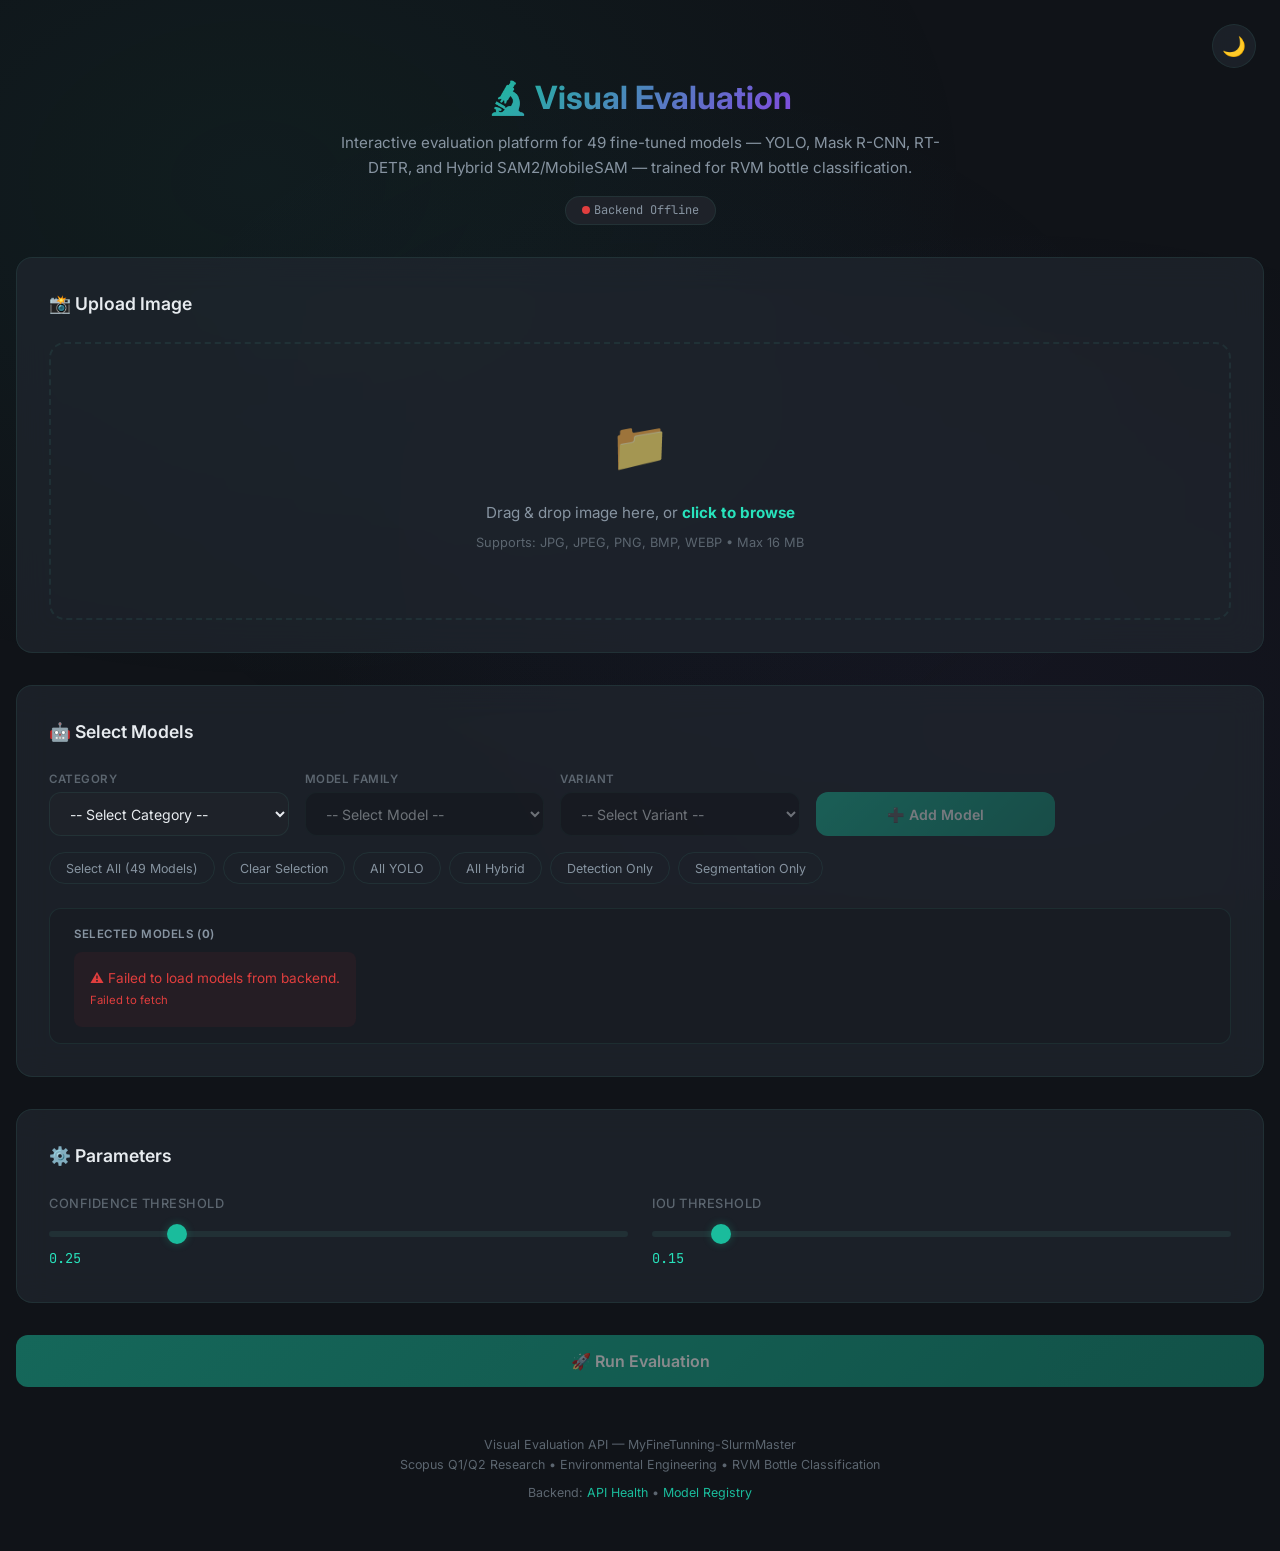
==== MyFineTunning-SlurmMaster/RVM/frontend/index.html @ e76f54df "feat: integrate RVM visual evaluation web app, improve daemon gpu booking resilience, and update eva" ====
<!DOCTYPE html>
<html lang="en" data-theme="dark">
<head>
    <meta charset="UTF-8">
    <meta name="viewport" content="width=device-width, initial-scale=1.0">
    <title>Visual Evaluation — MyRVM Research</title>
    <meta name="description" content="Interactive visual evaluation platform for YOLO, Mask R-CNN, RT-DETR, and Hybrid SAM2/MobileSAM models trained for bottle classification in Reverse Vending Machines.">
    <link rel="stylesheet" href="css/style.css">
    <link rel="icon" href="data:image/svg+xml,<svg xmlns=%22http://www.w3.org/2000/svg%22 viewBox=%220 0 100 100%22><text y=%22.9em%22 font-size=%2290%22>🔬</text></svg>">
</head>
<body>
    <!-- Theme Toggle -->
    <button class="theme-toggle" id="themeToggle" aria-label="Toggle dark/light mode" title="Toggle Theme">
        🌙
    </button>

    <div class="app-container">
        <!-- Header -->
        <header class="app-header">
            <h1 class="app-header__logo">🔬 Visual Evaluation</h1>
            <p class="app-header__subtitle">
                Interactive evaluation platform for 49 fine-tuned models — YOLO, Mask R-CNN, RT-DETR, and Hybrid SAM2/MobileSAM — trained for RVM bottle classification.
            </p>
            <div class="app-header__badge" id="statusBadge">
                <span class="status-dot"></span>
                <span id="statusText">Connecting...</span>
            </div>
        </header>

        <!-- Upload Section -->
        <section class="card" style="margin-bottom: var(--space-xl);">
            <h2 class="card__title">📸 Upload Image</h2>
            <div class="upload-zone" id="uploadZone" role="button" tabindex="0" aria-label="Click or drag to upload image">
                <div class="upload-zone__icon">📁</div>
                <p class="upload-zone__text">
                    Drag & drop image here, or <strong>click to browse</strong>
                </p>
                <p class="upload-zone__hint">Supports: JPG, JPEG, PNG, BMP, WEBP • Max 16 MB</p>
                <input type="file" id="fileInput" accept=".jpg,.jpeg,.png,.bmp,.webp">
            </div>
            <div class="preview-container" id="previewContainer">
                <img id="previewImage" alt="Preview of uploaded image">
                <button class="preview-container__remove" id="removeImage" aria-label="Remove image" title="Remove image">✕</button>
            </div>
        </section>

        <!-- Model Selection -->
        <section class="card" style="margin-bottom: var(--space-xl);">
            <h2 class="card__title">🤖 Select Models</h2>
            <!-- Cascading Dropdown Controls -->
            <div class="dropdown-selector-group">
                <div class="dropdown-field">
                    <label for="selectCategory">Category</label>
                    <select id="selectCategory" class="custom-select">
                        <option value="">-- Select Category --</option>
                        <option value="yolo">YOLO Models</option>
                        <option value="hybrid">Hybrid Models (SAM/SAM2)</option>
                        <option value="detection">Object Detection</option>
                        <option value="segmentation">Instance Segmentation</option>
                    </select>
                </div>
                <div class="dropdown-field">
                    <label for="selectModel">Model Family</label>
                    <select id="selectModel" class="custom-select" disabled>
                        <option value="">-- Select Model --</option>
                    </select>
                </div>
                <div class="dropdown-field">
                    <label for="selectVariant">Variant</label>
                    <select id="selectVariant" class="custom-select" disabled>
                        <option value="">-- Select Variant --</option>
                    </select>
                </div>
                <div class="dropdown-action">
                    <button id="btnAddModel" class="btn-add-model" disabled>➕ Add Model</button>
                </div>
            </div>

            <!-- Quick Select Options -->
            <div class="quick-select" style="margin-top: var(--space-md);">
                <button class="quick-select__btn" data-action="select-all">Select All (49 Models)</button>
                <button class="quick-select__btn" data-action="deselect-all">Clear Selection</button>
                <button class="quick-select__btn" data-action="select-yolo">All YOLO</button>
                <button class="quick-select__btn" data-action="select-hybrid">All Hybrid</button>
                <button class="quick-select__btn" data-action="select-det">Detection Only</button>
                <button class="quick-select__btn" data-action="select-seg">Segmentation Only</button>
            </div>

            <!-- Selected Chips Display -->
            <div class="selected-models-container" style="margin-top: var(--space-lg);">
                <div class="selected-models-header">
                    <span>Selected Models (<strong id="selectedCount">0</strong>)</span>
                </div>
                <div id="selectedModelChips" class="selected-model-chips">
                    <span class="no-selection-placeholder">No models selected. Use the dropdown or quick select above.</span>
                </div>
            </div>
        </section>

        <!-- Parameters -->
        <section class="card" style="margin-bottom: var(--space-xl);">
            <h2 class="card__title">⚙️ Parameters</h2>
            <div class="param-row">
                <div class="param-group">
                    <label for="confSlider">Confidence Threshold</label>
                    <input type="range" id="confSlider" min="0.05" max="1.0" step="0.05" value="0.25">
                    <div class="param-value" id="confValue">0.25</div>
                </div>
                <div class="param-group">
                    <label for="iouSlider">IoU Threshold</label>
                    <input type="range" id="iouSlider" min="0.05" max="1.0" step="0.05" value="0.15">
                    <div class="param-value" id="iouValue">0.15</div>
                </div>
            </div>
        </section>

        <!-- Evaluate Button -->
        <button class="btn-evaluate" id="btnEvaluate" disabled>
            <span class="spinner" id="spinner"></span>
            <span id="btnText">🚀 Run Evaluation</span>
        </button>

        <!-- Results -->
        <section class="results-section" id="resultsSection">
            <h2 class="card__title" style="margin-bottom: var(--space-md);">📊 Results</h2>
            <div class="results-summary" id="resultsSummary"></div>
            <div class="export-row">
                <button class="btn-export" id="exportJson" title="Export as JSON">📋 Export JSON</button>
                <button class="btn-export" id="exportCsv" title="Export as CSV">📄 Export CSV</button>
            </div>
            <div id="resultsContainer"></div>
        </section>

        <!-- Footer -->
        <footer class="app-footer">
            <p>Visual Evaluation API — MyFineTunning-SlurmMaster</p>
            <p>Scopus Q1/Q2 Research • Environmental Engineering • RVM Bottle Classification</p>
            <p style="margin-top: var(--space-sm);">
                Backend: <a href="https://backend-rvm.penelitian.my.id/api/health" target="_blank" rel="noopener">API Health</a> •
                <a href="https://backend-rvm.penelitian.my.id/api/models" target="_blank" rel="noopener">Model Registry</a>
            </p>
        </footer>
    </div>

    <!-- Toast Notification -->
    <div class="toast" id="toast"></div>

    <script src="js/app.js"></script>
</body>
</html>
---- MyFineTunning-SlurmMaster/RVM/frontend/css/style.css ----
/* =============================================================================
   Visual Evaluation — Bio-Digital Minimalism CSS
   =============================================================================
   Desain: Glassmorphism + Gradient + Micro-animations
   Mode: Dark-first, Light toggle support
   ============================================================================= */

@import url('https://fonts.googleapis.com/css2?family=Inter:wght@300;400;500;600;700&family=JetBrains+Mono:wght@400;500&display=swap');

:root {
    --c-primary: hsl(168, 76%, 42%);
    --c-primary-light: hsl(168, 76%, 52%);
    --c-primary-dark: hsl(168, 76%, 32%);
    --c-accent: hsl(263, 70%, 58%);
    --c-accent-light: hsl(263, 70%, 68%);
    --c-bg-deep: hsl(220, 20%, 8%);
    --c-bg: hsl(220, 18%, 11%);
    --c-surface: hsl(220, 16%, 14%);
    --c-surface-hover: hsl(220, 16%, 18%);
    --c-surface-glass: hsla(220, 16%, 16%, 0.7);
    --c-border: hsla(168, 40%, 40%, 0.15);
    --c-border-active: hsla(168, 76%, 42%, 0.4);
    --c-text: hsl(210, 20%, 92%);
    --c-text-muted: hsl(210, 12%, 58%);
    --c-text-dim: hsl(210, 10%, 40%);
    --c-success: hsl(152, 68%, 46%);
    --c-warning: hsl(38, 92%, 56%);
    --c-error: hsl(0, 72%, 56%);
    --c-info: hsl(210, 78%, 56%);
    --space-xs: 0.25rem; --space-sm: 0.5rem; --space-md: 1rem;
    --space-lg: 1.5rem; --space-xl: 2rem; --space-2xl: 3rem; --space-3xl: 4rem;
    --font-sans: 'Inter', -apple-system, BlinkMacSystemFont, 'Segoe UI', sans-serif;
    --font-mono: 'JetBrains Mono', 'Fira Code', monospace;
    --radius-sm: 8px; --radius-md: 12px; --radius-lg: 16px; --radius-xl: 24px;
    --shadow-sm: 0 1px 3px hsla(0,0%,0%,0.3);
    --shadow-md: 0 4px 12px hsla(0,0%,0%,0.4);
    --shadow-lg: 0 8px 32px hsla(0,0%,0%,0.5);
    --shadow-glow: 0 0 20px hsla(168,76%,42%,0.15);
    --ease-spring: cubic-bezier(0.175, 0.885, 0.32, 1.275);
    --ease-smooth: cubic-bezier(0.4, 0, 0.2, 1);
    --duration-fast: 150ms; --duration-normal: 250ms; --duration-slow: 400ms;
}

[data-theme="light"] {
    --c-bg-deep: hsl(210, 20%, 96%); --c-bg: hsl(210, 18%, 98%);
    --c-surface: hsl(0, 0%, 100%); --c-surface-hover: hsl(210, 15%, 95%);
    --c-surface-glass: hsla(0, 0%, 100%, 0.8);
    --c-border: hsla(210, 20%, 70%, 0.25);
    --c-border-active: hsla(168, 76%, 42%, 0.5);
    --c-text: hsl(220, 20%, 12%); --c-text-muted: hsl(220, 10%, 42%);
    --c-text-dim: hsl(220, 8%, 62%);
    --shadow-sm: 0 1px 3px hsla(0,0%,0%,0.08);
    --shadow-md: 0 4px 12px hsla(0,0%,0%,0.1);
    --shadow-lg: 0 8px 32px hsla(0,0%,0%,0.12);
    --shadow-glow: 0 0 20px hsla(168,76%,42%,0.08);
}

*, *::before, *::after { box-sizing: border-box; margin: 0; padding: 0; }

html {
    font-size: clamp(14px, 1.5vw, 16px);
    scroll-behavior: smooth;
    -webkit-font-smoothing: antialiased;
}

body {
    font-family: var(--font-sans);
    background: var(--c-bg-deep);
    color: var(--c-text);
    min-height: 100vh;
    line-height: 1.6;
    overflow-x: hidden;
}

body::before {
    content: '';
    position: fixed; top: 0; left: 0; width: 100%; height: 100%;
    background:
        radial-gradient(ellipse at 20% 20%, hsla(168,76%,42%,0.06) 0%, transparent 50%),
        radial-gradient(ellipse at 80% 80%, hsla(263,70%,58%,0.04) 0%, transparent 50%),
        radial-gradient(ellipse at 50% 50%, hsla(210,78%,56%,0.03) 0%, transparent 60%);
    pointer-events: none; z-index: 0;
    animation: bgPulse 20s ease-in-out infinite;
}
@keyframes bgPulse { 0%,100%{opacity:1} 50%{opacity:0.7} }

.app-container { position: relative; z-index: 1; max-width: 1280px; margin: 0 auto; padding: var(--space-lg) var(--space-md); }

.app-header { text-align: center; padding: var(--space-2xl) 0 var(--space-xl); }
.app-header__logo {
    display: inline-flex; align-items: center; gap: var(--space-sm);
    font-size: 2rem; font-weight: 700;
    background: linear-gradient(135deg, var(--c-primary), var(--c-accent));
    -webkit-background-clip: text; -webkit-text-fill-color: transparent; background-clip: text;
    margin-bottom: var(--space-sm);
}
.app-header__subtitle { color: var(--c-text-muted); font-size: 0.95rem; max-width: 600px; margin: 0 auto; }
.app-header__badge {
    display: inline-flex; align-items: center; gap: var(--space-xs);
    margin-top: var(--space-md); padding: var(--space-xs) var(--space-md);
    background: var(--c-surface); border: 1px solid var(--c-border);
    border-radius: var(--radius-xl); font-size: 0.75rem; color: var(--c-text-muted); font-family: var(--font-mono);
}
.status-dot { width: 8px; height: 8px; border-radius: 50%; background: var(--c-success); animation: pulse 2s ease-in-out infinite; }
@keyframes pulse { 0%,100%{opacity:1;transform:scale(1)} 50%{opacity:0.5;transform:scale(0.8)} }

.theme-toggle {
    position: fixed; top: var(--space-lg); right: var(--space-lg); z-index: 100;
    width: 44px; height: 44px; border-radius: 50%; border: 1px solid var(--c-border);
    background: var(--c-surface-glass); backdrop-filter: blur(12px);
    cursor: pointer; display: flex; align-items: center; justify-content: center; font-size: 1.2rem;
    transition: transform var(--duration-normal) var(--ease-spring), background var(--duration-normal) var(--ease-smooth);
}
.theme-toggle:hover { transform: scale(1.1); background: var(--c-surface-hover); }
.theme-toggle:focus-visible { outline: 2px solid var(--c-primary); outline-offset: 2px; }

.card {
    background: var(--c-surface-glass); backdrop-filter: blur(16px);
    border: 1px solid var(--c-border); border-radius: var(--radius-lg); padding: var(--space-xl);
    transition: border-color var(--duration-normal) var(--ease-smooth), box-shadow var(--duration-normal) var(--ease-smooth);
}
.card:hover { border-color: var(--c-border-active); box-shadow: var(--shadow-glow); }
.card__title { font-size: 1.1rem; font-weight: 600; margin-bottom: var(--space-lg); display: flex; align-items: center; gap: var(--space-sm); }

.upload-zone {
    border: 2px dashed var(--c-border); border-radius: var(--radius-lg);
    padding: var(--space-3xl) var(--space-xl); text-align: center; cursor: pointer;
    transition: all var(--duration-normal) var(--ease-smooth); position: relative; overflow: hidden;
}
.upload-zone:hover, .upload-zone--active { border-color: var(--c-primary); background: hsla(168,76%,42%,0.04); }
.upload-zone--active { animation: dropPulse 0.6s var(--ease-spring); }
@keyframes dropPulse { 0%{transform:scale(1)} 50%{transform:scale(1.01)} 100%{transform:scale(1)} }
.upload-zone__icon { font-size: 3rem; margin-bottom: var(--space-md); opacity: 0.6; }
.upload-zone__text { color: var(--c-text-muted); font-size: 0.95rem; }
.upload-zone__text strong { color: var(--c-primary-light); }
.upload-zone__hint { color: var(--c-text-dim); font-size: 0.8rem; margin-top: var(--space-sm); }
.upload-zone input[type="file"] { display: none; }

.preview-container { display: none; margin-top: var(--space-lg); position: relative; border-radius: var(--radius-md); overflow: hidden; max-height: 400px; }
.preview-container.visible { display: block; animation: fadeSlideUp 0.4s var(--ease-spring); }
.preview-container img { width: 100%; height: auto; max-height: 380px; object-fit: contain; border-radius: var(--radius-md); background: var(--c-bg-deep); }
.preview-container__remove {
    position: absolute; top: var(--space-sm); right: var(--space-sm); width: 32px; height: 32px;
    border-radius: 50%; border: none; background: hsla(0,72%,56%,0.85); color: white;
    cursor: pointer; display: flex; align-items: center; justify-content: center; font-size: 1.1rem;
    transition: transform var(--duration-fast) var(--ease-spring);
}
.preview-container__remove:hover { transform: scale(1.15); }

.model-selector { margin-top: var(--space-lg); }
/* Custom Dropdown Selector Group */
.dropdown-selector-group {
    display: grid;
    grid-template-columns: repeat(auto-fit, minmax(200px, 1fr)) 160px;
    gap: var(--space-md);
    margin-top: var(--space-lg);
    align-items: flex-end;
}

.dropdown-field {
    display: flex;
    flex-direction: column;
    gap: var(--space-xs);
}

.dropdown-field label {
    font-size: 0.72rem;
    font-weight: 600;
    text-transform: uppercase;
    letter-spacing: 0.05em;
    color: var(--c-text-dim);
}

.custom-select {
    padding: var(--space-sm) var(--space-md);
    border-radius: var(--radius-md);
    border: 1px solid var(--c-border);
    background: var(--c-surface);
    color: var(--c-text);
    font-family: var(--font-sans);
    font-size: 0.88rem;
    height: 44px;
    outline: none;
    cursor: pointer;
    transition: all var(--duration-fast) var(--ease-smooth);
}

.custom-select:hover:not(:disabled) {
    border-color: var(--c-primary-light);
}

.custom-select:focus {
    border-color: var(--c-primary);
    box-shadow: 0 0 0 2px hsla(168, 76%, 42%, 0.15);
}

.custom-select:disabled {
    opacity: 0.4;
    cursor: not-allowed;
    background: var(--c-bg-deep);
}

.btn-add-model {
    width: 100%;
    height: 44px;
    border: none;
    border-radius: var(--radius-md);
    background: linear-gradient(135deg, var(--c-primary), var(--c-primary-dark));
    color: white;
    font-family: var(--font-sans);
    font-size: 0.88rem;
    font-weight: 600;
    cursor: pointer;
    transition: all var(--duration-fast) var(--ease-spring);
    display: flex;
    align-items: center;
    justify-content: center;
    gap: var(--space-xs);
}

.btn-add-model:hover:not(:disabled) {
    transform: translateY(-1px);
    box-shadow: 0 4px 12px hsla(168, 76%, 42%, 0.25);
}

.btn-add-model:disabled {
    opacity: 0.4;
    cursor: not-allowed;
    transform: none;
    box-shadow: none;
}

/* Selected Chips */
.selected-models-container {
    background: hsla(0, 0%, 0%, 0.12);
    border-radius: var(--radius-md);
    padding: var(--space-md) var(--space-lg);
    border: 1px solid var(--c-border);
}

.selected-models-header {
    font-size: 0.72rem;
    font-weight: 600;
    text-transform: uppercase;
    letter-spacing: 0.05em;
    color: var(--c-text-muted);
    margin-bottom: var(--space-sm);
    display: flex;
    justify-content: space-between;
    align-items: center;
}

.selected-model-chips {
    display: flex;
    flex-wrap: wrap;
    gap: var(--space-xs);
    min-height: 40px;
    align-items: center;
}

.selected-model-chip {
    display: inline-flex;
    align-items: center;
    gap: var(--space-xs);
    padding: 6px var(--space-md);
    border-radius: var(--radius-xl);
    background: hsla(168, 76%, 42%, 0.08);
    border: 1px solid var(--c-primary);
    color: var(--c-primary-light);
    font-size: 0.78rem;
    font-family: var(--font-sans);
    font-weight: 500;
    transition: all var(--duration-fast) var(--ease-smooth);
}

.selected-model-chip:hover {
    background: hsla(168, 76%, 42%, 0.15);
    transform: translateY(-1px);
}

.selected-model-chip__remove {
    background: none;
    border: none;
    color: var(--c-primary-light);
    cursor: pointer;
    font-size: 0.85rem;
    display: flex;
    align-items: center;
    justify-content: center;
    padding: 0;
    width: 14px;
    height: 14px;
    border-radius: 50%;
    transition: all var(--duration-fast) var(--ease-smooth);
}

.selected-model-chip__remove:hover {
    background: var(--c-primary);
    color: white;
}

.no-selection-placeholder {
    color: var(--c-text-dim);
    font-size: 0.8rem;
    font-style: italic;
}

.quick-select { display: flex; gap: var(--space-sm); flex-wrap: wrap; margin-bottom: var(--space-md); }
.quick-select__btn {
    padding: var(--space-xs) var(--space-md); border-radius: var(--radius-xl);
    border: 1px solid var(--c-border); background: none; color: var(--c-text-muted);
    font-size: 0.78rem; font-family: var(--font-sans); cursor: pointer;
    transition: all var(--duration-fast) var(--ease-smooth); min-height: 32px;
}
.quick-select__btn:hover { border-color: var(--c-accent); color: var(--c-accent-light); }
.quick-select__btn:focus-visible { outline: 2px solid var(--c-primary); outline-offset: 2px; }

.param-row { display: flex; gap: var(--space-lg); margin-top: var(--space-lg); flex-wrap: wrap; }
.param-group { flex: 1; min-width: 200px; }
.param-group label { display: block; font-size: 0.8rem; color: var(--c-text-dim); font-weight: 500; margin-bottom: var(--space-xs); text-transform: uppercase; letter-spacing: 0.04em; }
.param-group input[type="range"] { width: 100%; appearance: none; height: 6px; border-radius: 3px; background: var(--c-border); outline: none; cursor: pointer; }
.param-group input[type="range"]::-webkit-slider-thumb { appearance: none; width: 20px; height: 20px; border-radius: 50%; background: var(--c-primary); cursor: pointer; box-shadow: 0 0 8px hsla(168,76%,42%,0.3); transition: transform var(--duration-fast) var(--ease-spring); }
.param-group input[type="range"]::-webkit-slider-thumb:hover { transform: scale(1.2); }
.param-value { font-family: var(--font-mono); font-size: 0.85rem; color: var(--c-primary-light); margin-top: var(--space-xs); }

.btn-evaluate {
    width: 100%; padding: var(--space-md) var(--space-xl); margin-top: var(--space-xl);
    border: none; border-radius: var(--radius-md);
    background: linear-gradient(135deg, var(--c-primary), var(--c-primary-dark));
    color: white; font-family: var(--font-sans); font-size: 1rem; font-weight: 600;
    cursor: pointer; transition: all var(--duration-normal) var(--ease-spring);
    display: flex; align-items: center; justify-content: center; gap: var(--space-sm);
    min-height: 52px; position: relative; overflow: hidden;
}
.btn-evaluate:hover:not(:disabled) { transform: translateY(-2px); box-shadow: 0 8px 24px hsla(168,76%,42%,0.3); }
.btn-evaluate:active:not(:disabled) { transform: translateY(0); }
.btn-evaluate:disabled { opacity: 0.5; cursor: not-allowed; }
.btn-evaluate--loading { background: var(--c-surface); color: var(--c-text-muted); }

.spinner { display: none; width: 20px; height: 20px; border: 2px solid transparent; border-top-color: currentColor; border-radius: 50%; animation: spin 0.8s linear infinite; }
.spinner.visible { display: block; }
@keyframes spin { to { transform: rotate(360deg); } }

.results-section { display: none; margin-top: var(--space-2xl); }
.results-section.visible { display: block; animation: fadeSlideUp 0.5s var(--ease-spring); }
@keyframes fadeSlideUp { from{opacity:0;transform:translateY(20px)} to{opacity:1;transform:translateY(0)} }

.results-summary { display: grid; grid-template-columns: repeat(auto-fit, minmax(150px, 1fr)); gap: var(--space-md); margin-bottom: var(--space-xl); }
.stat-card { background: var(--c-surface); border: 1px solid var(--c-border); border-radius: var(--radius-md); padding: var(--space-md); text-align: center; }
.stat-card__value { font-size: 1.5rem; font-weight: 700; background: linear-gradient(135deg, var(--c-primary), var(--c-accent)); -webkit-background-clip: text; -webkit-text-fill-color: transparent; background-clip: text; }
.stat-card__label { font-size: 0.75rem; color: var(--c-text-dim); text-transform: uppercase; letter-spacing: 0.05em; margin-top: var(--space-xs); }

.result-card { background: var(--c-surface); border: 1px solid var(--c-border); border-radius: var(--radius-md); margin-bottom: var(--space-md); overflow: hidden; transition: border-color var(--duration-normal) var(--ease-smooth); }
.result-card:hover { border-color: var(--c-border-active); }
.result-card__header { display: flex; justify-content: space-between; align-items: center; padding: var(--space-md) var(--space-lg); cursor: pointer; user-select: none; transition: background var(--duration-fast) var(--ease-smooth); }
.result-card__header:hover { background: var(--c-surface-hover); }
.result-card__model-name { font-weight: 600; font-size: 0.95rem; }
.result-card__meta { display: flex; gap: var(--space-md); align-items: center; font-size: 0.8rem; color: var(--c-text-muted); }
.result-card__time { font-family: var(--font-mono); color: var(--c-primary-light); }
.result-card__count { padding: 2px 10px; border-radius: var(--radius-xl); background: hsla(168,76%,42%,0.12); color: var(--c-primary-light); font-weight: 600; font-size: 0.78rem; }
.result-card__body { display: none; padding: 0 var(--space-lg) var(--space-lg); }
.result-card__body.expanded { display: block; animation: fadeSlideUp 0.3s var(--ease-smooth); }
.result-card__chevron { transition: transform var(--duration-normal) var(--ease-smooth); color: var(--c-text-dim); }
.result-card__chevron.rotated { transform: rotate(180deg); }

.det-table { width: 100%; border-collapse: collapse; font-size: 0.85rem; }
.det-table th { text-align: left; padding: var(--space-sm) var(--space-md); font-size: 0.75rem; font-weight: 600; text-transform: uppercase; letter-spacing: 0.04em; color: var(--c-text-dim); border-bottom: 1px solid var(--c-border); }
.det-table td { padding: var(--space-sm) var(--space-md); border-bottom: 1px solid var(--c-border); color: var(--c-text); }
.det-table tr:last-child td { border-bottom: none; }
.det-table tr:hover td { background: var(--c-surface-hover); }
.conf-bar { display: inline-block; height: 6px; border-radius: 3px; background: var(--c-primary); min-width: 4px; max-width: 80px; vertical-align: middle; margin-right: var(--space-xs); }

.result-card--error .result-card__header { border-left: 3px solid var(--c-error); }
.error-message { color: var(--c-error); font-size: 0.85rem; padding: var(--space-md); background: hsla(0,72%,56%,0.06); border-radius: var(--radius-sm); }

.export-row { display: flex; gap: var(--space-sm); justify-content: flex-end; margin-bottom: var(--space-lg); }
.btn-export { padding: var(--space-xs) var(--space-md); border-radius: var(--radius-sm); border: 1px solid var(--c-border); background: none; color: var(--c-text-muted); font-family: var(--font-sans); font-size: 0.8rem; cursor: pointer; display: flex; align-items: center; gap: var(--space-xs); min-height: 36px; transition: all var(--duration-fast) var(--ease-smooth); }
.btn-export:hover { border-color: var(--c-primary); color: var(--c-primary-light); }
.btn-export:focus-visible { outline: 2px solid var(--c-primary); outline-offset: 2px; }

.toast { position: fixed; bottom: var(--space-xl); right: var(--space-xl); padding: var(--space-md) var(--space-lg); border-radius: var(--radius-md); background: var(--c-surface); border: 1px solid var(--c-border); color: var(--c-text); font-size: 0.85rem; box-shadow: var(--shadow-lg); z-index: 1000; transform: translateY(100px); opacity: 0; transition: all var(--duration-normal) var(--ease-spring); }
.toast.visible { transform: translateY(0); opacity: 1; }
.toast--success { border-color: var(--c-success); }
.toast--error { border-color: var(--c-error); }

.app-footer { text-align: center; padding: var(--space-2xl) 0 var(--space-lg); color: var(--c-text-dim); font-size: 0.78rem; }
.app-footer a { color: var(--c-primary); text-decoration: none; }
.app-footer a:hover { text-decoration: underline; }

@media (max-width: 768px) {
    .app-container { padding: var(--space-md) var(--space-sm); }
    .card { padding: var(--space-lg); }
    .upload-zone { padding: var(--space-2xl) var(--space-md); }
    .param-row { flex-direction: column; }
    .model-selector__grid { grid-template-columns: 1fr; }
    .result-card__header { flex-direction: column; align-items: flex-start; gap: var(--space-sm); }
    .results-summary { grid-template-columns: repeat(2, 1fr); }
    .theme-toggle { top: var(--space-sm); right: var(--space-sm); }
}

@media (prefers-reduced-motion: reduce) {
    *, *::before, *::after { animation-duration: 0.01ms !important; transition-duration: 0.01ms !important; }
}
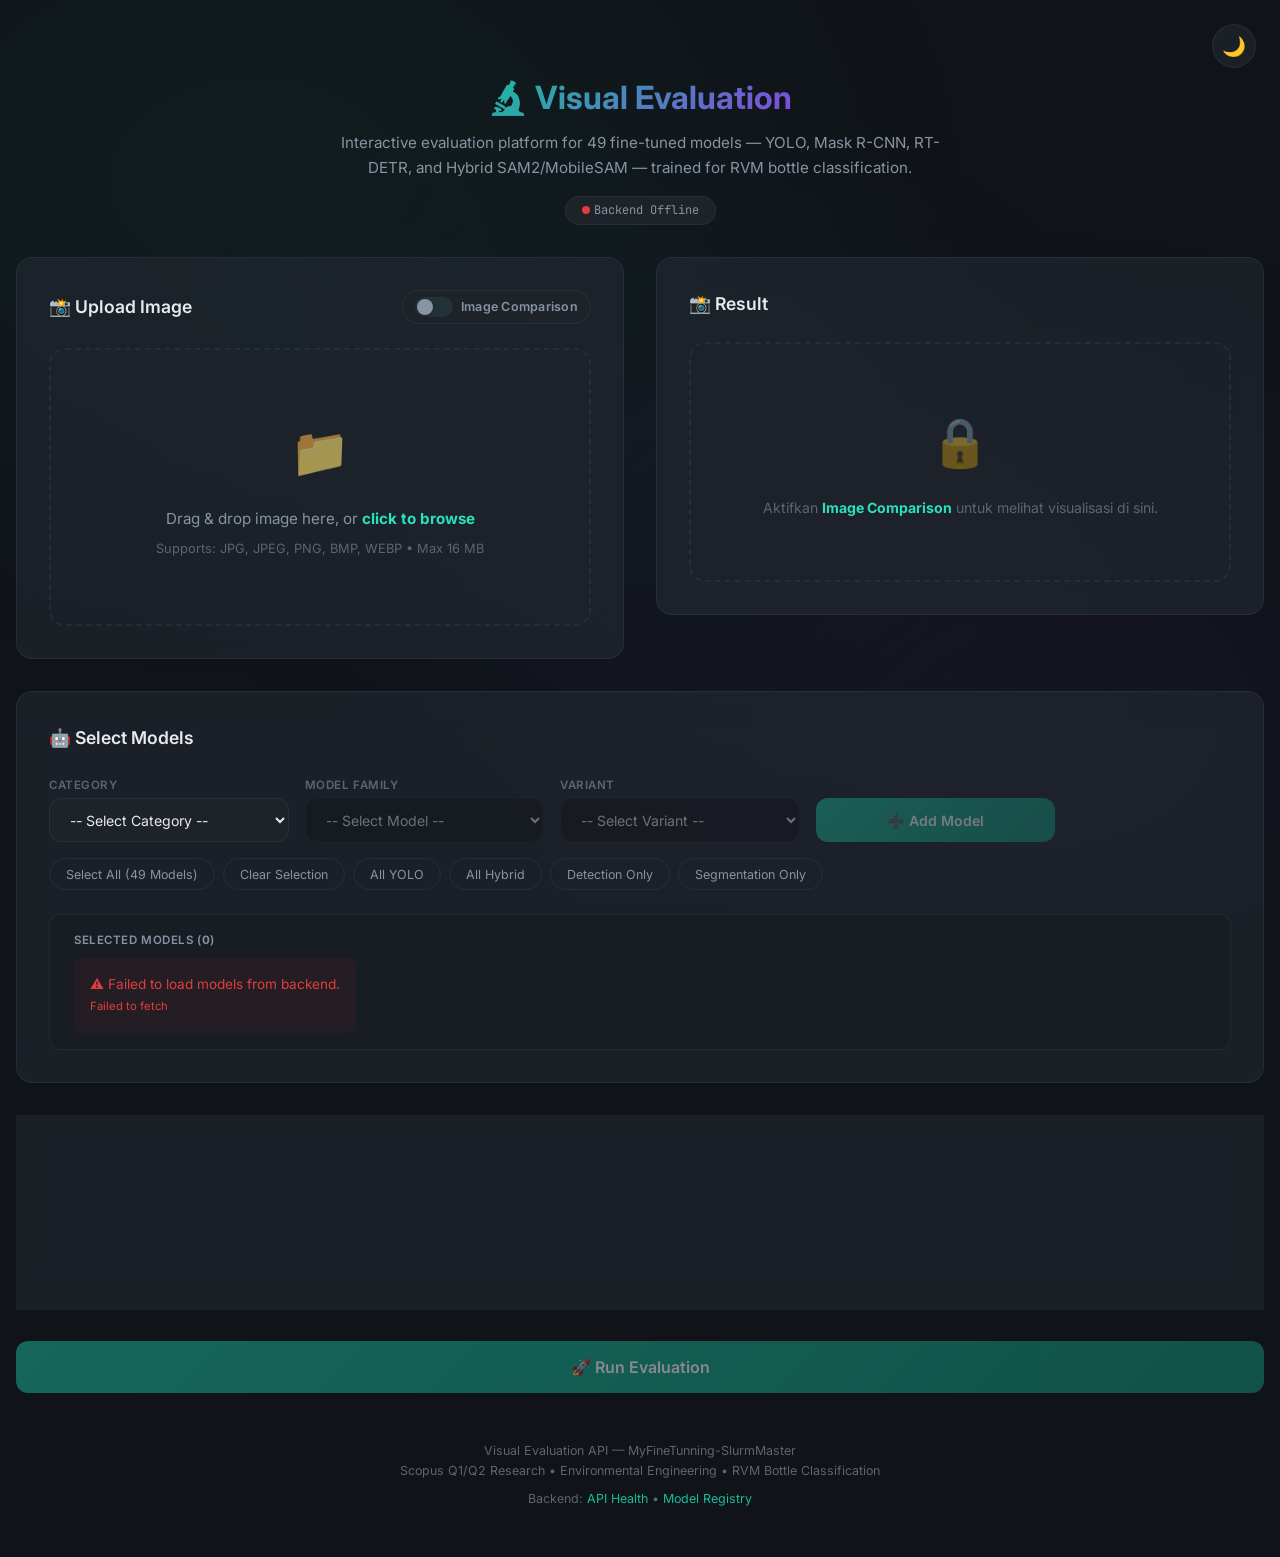
==== commit ed6985f2: "feat(rvm): update backend mapping, frontend features, and slurm utility scripts" ====
--- a/MyFineTunning-SlurmMaster/RVM/frontend/index.html
+++ b/MyFineTunning-SlurmMaster/RVM/frontend/index.html
@@ -27,26 +27,68 @@
             </div>
         </header>
 
-        <!-- Upload Section -->
-        <section class="card" style="margin-bottom: var(--space-xl);">
-            <h2 class="card__title">📸 Upload Image</h2>
-            <div class="upload-zone" id="uploadZone" role="button" tabindex="0" aria-label="Click or drag to upload image">
-                <div class="upload-zone__icon">📁</div>
-                <p class="upload-zone__text">
-                    Drag & drop image here, or <strong>click to browse</strong>
-                </p>
-                <p class="upload-zone__hint">Supports: JPG, JPEG, PNG, BMP, WEBP • Max 16 MB</p>
-                <input type="file" id="fileInput" accept=".jpg,.jpeg,.png,.bmp,.webp">
-            </div>
-            <div class="preview-container" id="previewContainer">
-                <img id="previewImage" alt="Preview of uploaded image">
-                <button class="preview-container__remove" id="removeImage" aria-label="Remove image" title="Remove image">✕</button>
-            </div>
-        </section>
+        <!-- Upload + Result Split Panel -->
+        <div class="split-panel" id="splitPanel">
+            <!-- Left: Upload Image -->
+            <section class="card split-panel__left">
+                <div class="card__title-row">
+                    <h2 class="card__title">📸 Upload Image</h2>
+                    <!-- Image Comparison Checkbox -->
+                    <label class="comparison-toggle" for="imageComparisonCheckbox" title="Aktifkan mode perbandingan antar model (maks. 5 model)">
+                        <input type="checkbox" id="imageComparisonCheckbox">
+                        <span class="comparison-toggle__track">
+                            <span class="comparison-toggle__thumb"></span>
+                        </span>
+                        <span class="comparison-toggle__label">Image Comparison</span>
+                    </label>
+                </div>
+                <div class="upload-zone" id="uploadZone" role="button" tabindex="0" aria-label="Click or drag to upload image">
+                    <div class="upload-zone__icon">📁</div>
+                    <p class="upload-zone__text">
+                        Drag &amp; drop image here, or <strong>click to browse</strong>
+                    </p>
+                    <p class="upload-zone__hint">Supports: JPG, JPEG, PNG, BMP, WEBP • Max 16 MB</p>
+                    <input type="file" id="fileInput" accept=".jpg,.jpeg,.png,.bmp,.webp">
+                </div>
+                <div class="preview-container" id="previewContainer">
+                    <img id="previewImage" alt="Preview of uploaded image">
+                    <button class="preview-container__remove" id="removeImage" aria-label="Remove image" title="Remove image">✕</button>
+                </div>
+            </section>
+
+            <!-- Right: Result Panel -->
+            <section class="card split-panel__right" id="resultPanel">
+                <div class="card__title-row">
+                    <h2 class="card__title">📸 Result</h2>
+                    <button class="btn-download-grid" id="btnDownloadGrid" style="display:none;" title="Download grid perbandingan sebagai satu gambar PNG">
+                        📥 Download Grid
+                    </button>
+                </div>
+                <div class="result-panel-placeholder" id="resultPanelPlaceholder">
+                    <div class="result-panel-placeholder__icon">🔒</div>
+                    <p class="result-panel-placeholder__text">Aktifkan <strong>Image Comparison</strong> untuk melihat visualisasi di sini.</p>
+                </div>
+                <!-- Comparison Grid: Ground Truth + 5 Models (3x2) -->
+                <div class="comparison-grid" id="comparisonGrid" style="display:none;">
+                    <!-- Diisi secara dinamis oleh JavaScript -->
+                </div>
+            </section>
+        </div>
 
         <!-- Model Selection -->
         <section class="card" style="margin-bottom: var(--space-xl);">
             <h2 class="card__title">🤖 Select Models</h2>
+
+            <!-- Info Banner: Image Comparison Mode (hidden by default, shown when checkbox aktif) -->
+            <div class="comparison-mode-banner" id="comparisonModeBanner" style="display:none;">
+                <span class="comparison-mode-banner__icon">🔀</span>
+                <div class="comparison-mode-banner__text">
+                    <strong>Image Comparison Mode Aktif</strong>
+                    <span>Pilih maksimal <strong>5 Model</strong> untuk visualisasi perbandingan Grid 3×2 (Ground Truth + 5 Model).</span>
+                </div>
+                <span class="comparison-mode-banner__badge" id="comparisonModelCount">0/5</span>
+            </div>
+
             <!-- Cascading Dropdown Controls -->
             <div class="dropdown-selector-group">
                 <div class="dropdown-field">
@@ -90,6 +132,7 @@
             <div class="selected-models-container" style="margin-top: var(--space-lg);">
                 <div class="selected-models-header">
                     <span>Selected Models (<strong id="selectedCount">0</strong>)</span>
+                    <span class="comparison-limit-hint" id="comparisonLimitHint" style="display:none;">Maks. 5 model dalam Comparison Mode</span>
                 </div>
                 <div id="selectedModelChips" class="selected-model-chips">
                     <span class="no-selection-placeholder">No models selected. Use the dropdown or quick select above.</span>
--- a/MyFineTunning-SlurmMaster/RVM/frontend/css/style.css
+++ b/MyFineTunning-SlurmMaster/RVM/frontend/css/style.css
@@ -11,8 +11,10 @@
     --c-primary: hsl(168, 76%, 42%);
     --c-primary-light: hsl(168, 76%, 52%);
     --c-primary-dark: hsl(168, 76%, 32%);
+    --c-primary-text: var(--c-primary-light);
     --c-accent: hsl(263, 70%, 58%);
     --c-accent-light: hsl(263, 70%, 68%);
+    --c-accent-text: var(--c-accent-light);
     --c-bg-deep: hsl(220, 20%, 8%);
     --c-bg: hsl(220, 18%, 11%);
     --c-surface: hsl(220, 16%, 14%);
@@ -42,6 +44,8 @@
 }
 
 [data-theme="light"] {
+    --c-primary-text: var(--c-primary-dark);
+    --c-accent-text: var(--c-accent);
     --c-bg-deep: hsl(210, 20%, 96%); --c-bg: hsl(210, 18%, 98%);
     --c-surface: hsl(0, 0%, 100%); --c-surface-hover: hsl(210, 15%, 95%);
     --c-surface-glass: hsla(0, 0%, 100%, 0.8);
@@ -132,7 +136,7 @@
 @keyframes dropPulse { 0%{transform:scale(1)} 50%{transform:scale(1.01)} 100%{transform:scale(1)} }
 .upload-zone__icon { font-size: 3rem; margin-bottom: var(--space-md); opacity: 0.6; }
 .upload-zone__text { color: var(--c-text-muted); font-size: 0.95rem; }
-.upload-zone__text strong { color: var(--c-primary-light); }
+.upload-zone__text strong { color: var(--c-primary-text); }
 .upload-zone__hint { color: var(--c-text-dim); font-size: 0.8rem; margin-top: var(--space-sm); }
 .upload-zone input[type="file"] { display: none; }
 
@@ -265,11 +269,11 @@
     padding: 6px var(--space-md);
     border-radius: var(--radius-xl);
     background: hsla(168, 76%, 42%, 0.08);
-    border: 1px solid var(--c-primary);
-    color: var(--c-primary-light);
+    border: 1px solid var(--c-border);
+    color: var(--c-primary-text);
     font-size: 0.78rem;
     font-family: var(--font-sans);
-    font-weight: 500;
+    font-weight: 600;
     transition: all var(--duration-fast) var(--ease-smooth);
 }
 
@@ -281,7 +285,7 @@
 .selected-model-chip__remove {
     background: none;
     border: none;
-    color: var(--c-primary-light);
+    color: var(--c-primary-text);
     cursor: pointer;
     font-size: 0.85rem;
     display: flex;
@@ -312,7 +316,7 @@
     font-size: 0.78rem; font-family: var(--font-sans); cursor: pointer;
     transition: all var(--duration-fast) var(--ease-smooth); min-height: 32px;
 }
-.quick-select__btn:hover { border-color: var(--c-accent); color: var(--c-accent-light); }
+.quick-select__btn:hover { border-color: var(--c-accent); color: var(--c-accent-text); }
 .quick-select__btn:focus-visible { outline: 2px solid var(--c-primary); outline-offset: 2px; }
 
 .param-row { display: flex; gap: var(--space-lg); margin-top: var(--space-lg); flex-wrap: wrap; }
@@ -321,7 +325,7 @@
 .param-group input[type="range"] { width: 100%; appearance: none; height: 6px; border-radius: 3px; background: var(--c-border); outline: none; cursor: pointer; }
 .param-group input[type="range"]::-webkit-slider-thumb { appearance: none; width: 20px; height: 20px; border-radius: 50%; background: var(--c-primary); cursor: pointer; box-shadow: 0 0 8px hsla(168,76%,42%,0.3); transition: transform var(--duration-fast) var(--ease-spring); }
 .param-group input[type="range"]::-webkit-slider-thumb:hover { transform: scale(1.2); }
-.param-value { font-family: var(--font-mono); font-size: 0.85rem; color: var(--c-primary-light); margin-top: var(--space-xs); }
+.param-value { font-family: var(--font-mono); font-size: 0.85rem; color: var(--c-primary-text); margin-top: var(--space-xs); }
 
 .btn-evaluate {
     width: 100%; padding: var(--space-md) var(--space-xl); margin-top: var(--space-xl);
@@ -356,8 +360,8 @@
 .result-card__header:hover { background: var(--c-surface-hover); }
 .result-card__model-name { font-weight: 600; font-size: 0.95rem; }
 .result-card__meta { display: flex; gap: var(--space-md); align-items: center; font-size: 0.8rem; color: var(--c-text-muted); }
-.result-card__time { font-family: var(--font-mono); color: var(--c-primary-light); }
-.result-card__count { padding: 2px 10px; border-radius: var(--radius-xl); background: hsla(168,76%,42%,0.12); color: var(--c-primary-light); font-weight: 600; font-size: 0.78rem; }
+.result-card__time { font-family: var(--font-mono); color: var(--c-primary-text); }
+.result-card__count { padding: 2px 10px; border-radius: var(--radius-xl); background: hsla(168,76%,42%,0.12); color: var(--c-primary-text); font-weight: 600; font-size: 0.78rem; }
 .result-card__body { display: none; padding: 0 var(--space-lg) var(--space-lg); }
 .result-card__body.expanded { display: block; animation: fadeSlideUp 0.3s var(--ease-smooth); }
 .result-card__chevron { transition: transform var(--duration-normal) var(--ease-smooth); color: var(--c-text-dim); }
@@ -375,7 +379,7 @@
 
 .export-row { display: flex; gap: var(--space-sm); justify-content: flex-end; margin-bottom: var(--space-lg); }
 .btn-export { padding: var(--space-xs) var(--space-md); border-radius: var(--radius-sm); border: 1px solid var(--c-border); background: none; color: var(--c-text-muted); font-family: var(--font-sans); font-size: 0.8rem; cursor: pointer; display: flex; align-items: center; gap: var(--space-xs); min-height: 36px; transition: all var(--duration-fast) var(--ease-smooth); }
-.btn-export:hover { border-color: var(--c-primary); color: var(--c-primary-light); }
+.btn-export:hover { border-color: var(--c-primary); color: var(--c-primary-text); }
 .btn-export:focus-visible { outline: 2px solid var(--c-primary); outline-offset: 2px; }
 
 .toast { position: fixed; bottom: var(--space-xl); right: var(--space-xl); padding: var(--space-md) var(--space-lg); border-radius: var(--radius-md); background: var(--c-surface); border: 1px solid var(--c-border); color: var(--c-text); font-size: 0.85rem; box-shadow: var(--shadow-lg); z-index: 1000; transform: translateY(100px); opacity: 0; transition: all var(--duration-normal) var(--ease-spring); }
@@ -396,8 +400,397 @@
     .result-card__header { flex-direction: column; align-items: flex-start; gap: var(--space-sm); }
     .results-summary { grid-template-columns: repeat(2, 1fr); }
     .theme-toggle { top: var(--space-sm); right: var(--space-sm); }
+    /* Split panel: stack on mobile */
+    .split-panel { grid-template-columns: 1fr; }
+    .split-panel__right { min-height: 280px; }
+    .comparison-grid { grid-template-columns: repeat(2, 1fr); }
+    .comparison-mode-banner { flex-wrap: wrap; gap: var(--space-sm); }
 }
 
 @media (prefers-reduced-motion: reduce) {
     *, *::before, *::after { animation-duration: 0.01ms !important; transition-duration: 0.01ms !important; }
 }
+
+/* =============================================================================
+   SPLIT PANEL — Upload Image | Result
+   ============================================================================= */
+.split-panel {
+    display: grid;
+    grid-template-columns: 1fr 1fr;
+    gap: var(--space-xl);
+    margin-bottom: var(--space-xl);
+    align-items: start;
+}
+
+.split-panel__left,
+.split-panel__right {
+    /* Sesuaikan min-height agar kedua panel visual seimbang */
+    min-height: 320px;
+}
+
+/* Title row: judul + checkbox toggle berjajar dalam satu baris */
+.card__title-row {
+    display: flex;
+    align-items: center;
+    justify-content: space-between;
+    flex-wrap: wrap;
+    gap: var(--space-sm);
+    margin-bottom: var(--space-lg);
+}
+
+/* Override margin-bottom bawaan card__title saat berada di dalam title-row */
+.card__title-row .card__title {
+    margin-bottom: 0;
+}
+
+/* =============================================================================
+   COMPARISON TOGGLE — Custom toggle switch dengan label
+   ============================================================================= */
+.comparison-toggle {
+    display: inline-flex;
+    align-items: center;
+    gap: var(--space-sm);
+    cursor: pointer;
+    user-select: none;
+    padding: 6px 12px;
+    border-radius: var(--radius-xl);
+    border: 1px solid var(--c-border);
+    background: var(--c-surface);
+    transition: all var(--duration-normal) var(--ease-smooth);
+}
+
+.comparison-toggle:hover {
+    border-color: var(--c-primary);
+    background: hsla(168, 76%, 42%, 0.06);
+}
+
+/* Hide native checkbox */
+.comparison-toggle input[type="checkbox"] {
+    position: absolute;
+    opacity: 0;
+    width: 0;
+    height: 0;
+    pointer-events: none;
+}
+
+/* Track (background rel) */
+.comparison-toggle__track {
+    position: relative;
+    width: 38px;
+    height: 20px;
+    border-radius: 20px;
+    background: var(--c-border);
+    transition: background var(--duration-normal) var(--ease-smooth);
+    flex-shrink: 0;
+}
+
+/* Thumb (circle) */
+.comparison-toggle__thumb {
+    position: absolute;
+    top: 2px;
+    left: 2px;
+    width: 16px;
+    height: 16px;
+    border-radius: 50%;
+    background: var(--c-text-muted);
+    transition: transform var(--duration-normal) var(--ease-spring), background var(--duration-normal) var(--ease-smooth);
+    box-shadow: var(--shadow-sm);
+}
+
+/* Checked state */
+.comparison-toggle input:checked ~ .comparison-toggle__track {
+    background: var(--c-primary);
+}
+.comparison-toggle input:checked ~ .comparison-toggle__track .comparison-toggle__thumb {
+    transform: translateX(18px);
+    background: white;
+}
+
+/* Label text */
+.comparison-toggle__label {
+    font-size: 0.78rem;
+    font-weight: 600;
+    color: var(--c-text-muted);
+    letter-spacing: 0.02em;
+    transition: color var(--duration-normal) var(--ease-smooth);
+    white-space: nowrap;
+}
+
+.comparison-toggle:has(input:checked) .comparison-toggle__label {
+    color: var(--c-primary-light);
+}
+
+.comparison-toggle:has(input:checked) {
+    border-color: var(--c-primary);
+    background: hsla(168, 76%, 42%, 0.08);
+    box-shadow: 0 0 0 2px hsla(168, 76%, 42%, 0.15);
+}
+
+/* =============================================================================
+   RESULT PANEL — Right side panel
+   ============================================================================= */
+
+/* Placeholder saat comparison mode belum diaktifkan */
+.result-panel-placeholder {
+    display: flex;
+    flex-direction: column;
+    align-items: center;
+    justify-content: center;
+    gap: var(--space-md);
+    min-height: 240px;
+    text-align: center;
+    color: var(--c-text-dim);
+    padding: var(--space-2xl);
+    border: 2px dashed var(--c-border);
+    border-radius: var(--radius-lg);
+    transition: all var(--duration-normal) var(--ease-smooth);
+}
+
+.result-panel-placeholder__icon {
+    font-size: 3rem;
+    opacity: 0.4;
+}
+
+.result-panel-placeholder__text {
+    font-size: 0.88rem;
+    line-height: 1.6;
+}
+
+.result-panel-placeholder__text strong {
+    color: var(--c-primary-light);
+}
+
+/* State ketika comparison mode aktif — panel enable */
+.split-panel__right.comparison-enabled .result-panel-placeholder {
+    border-color: var(--c-primary);
+    background: hsla(168, 76%, 42%, 0.03);
+    animation: fadeSlideUp 0.35s var(--ease-spring);
+}
+
+.split-panel__right.comparison-enabled .result-panel-placeholder .result-panel-placeholder__icon {
+    opacity: 1;
+    animation: fadeSlideUp 0.4s var(--ease-spring);
+}
+
+/* Loading state di dalam result panel */
+.result-panel-loading {
+    display: flex;
+    flex-direction: column;
+    align-items: center;
+    justify-content: center;
+    gap: var(--space-md);
+    min-height: 240px;
+    color: var(--c-text-muted);
+    font-size: 0.88rem;
+}
+
+.result-panel-loading .spinner {
+    display: block;
+    width: 32px;
+    height: 32px;
+    border-width: 3px;
+    color: var(--c-primary);
+}
+
+/* =============================================================================
+   COMPARISON GRID — 3×2 grid visualisasi Ground Truth + 5 Model
+   ============================================================================= */
+.comparison-grid {
+    display: grid;
+    grid-template-columns: repeat(3, 1fr);
+    gap: var(--space-md);
+    animation: fadeSlideUp 0.5s var(--ease-spring);
+}
+
+.comparison-cell {
+    background: var(--c-bg-deep);
+    border: 1px solid var(--c-border);
+    border-radius: var(--radius-md);
+    overflow: hidden;
+    transition: border-color var(--duration-normal) var(--ease-smooth),
+                transform var(--duration-normal) var(--ease-spring),
+                box-shadow var(--duration-normal) var(--ease-smooth);
+}
+
+.comparison-cell:hover {
+    border-color: var(--c-primary);
+    transform: translateY(-2px);
+    box-shadow: 0 8px 24px hsla(0, 0%, 0%, 0.3);
+}
+
+/* Ground Truth cell mendapatkan highlight khusus */
+.comparison-cell--ground-truth {
+    border-color: var(--c-accent);
+    box-shadow: 0 0 0 1px hsla(263, 70%, 58%, 0.2);
+}
+
+.comparison-cell--ground-truth:hover {
+    border-color: var(--c-accent-light);
+    box-shadow: 0 8px 24px hsla(263, 70%, 58%, 0.2);
+}
+
+/* Cell dengan error */
+.comparison-cell--error {
+    border-color: var(--c-error);
+}
+
+.comparison-cell__header {
+    padding: 8px var(--space-md);
+    font-size: 0.7rem;
+    font-weight: 700;
+    text-transform: uppercase;
+    letter-spacing: 0.05em;
+    display: flex;
+    align-items: center;
+    justify-content: space-between;
+    border-bottom: 1px solid var(--c-border);
+}
+
+.comparison-cell--ground-truth .comparison-cell__header {
+    background: hsla(263, 70%, 58%, 0.12);
+    color: var(--c-accent-text);
+    border-bottom-color: hsla(263, 70%, 58%, 0.2);
+}
+
+.comparison-cell:not(.comparison-cell--ground-truth) .comparison-cell__header {
+    background: hsla(168, 76%, 42%, 0.06);
+    color: var(--c-primary-text);
+}
+
+.comparison-cell--error .comparison-cell__header {
+    background: hsla(0, 72%, 56%, 0.08);
+    color: var(--c-error);
+}
+
+.comparison-cell__badge {
+    font-size: 0.65rem;
+    padding: 2px 8px;
+    border-radius: 12px;
+    background: var(--c-surface);
+    color: var(--c-text-muted);
+    font-weight: 500;
+    letter-spacing: 0;
+    text-transform: none;
+}
+
+.comparison-cell__img-wrapper {
+    position: relative;
+    width: 100%;
+    aspect-ratio: 4 / 3;
+    background: var(--c-bg-deep);
+    overflow: hidden;
+}
+
+.comparison-cell__canvas {
+    width: 100%;
+    height: 100%;
+    object-fit: contain;
+    display: block;
+}
+
+.comparison-cell__footer {
+    padding: 6px var(--space-md);
+    font-size: 0.7rem;
+    color: var(--c-text-dim);
+    border-top: 1px solid var(--c-border);
+    font-family: var(--font-mono);
+    display: flex;
+    justify-content: space-between;
+    align-items: center;
+}
+
+/* =============================================================================
+   COMPARISON MODE BANNER — di section Select Models
+   ============================================================================= */
+.comparison-mode-banner {
+    display: flex;
+    align-items: center;
+    gap: var(--space-md);
+    padding: var(--space-md) var(--space-lg);
+    border-radius: var(--radius-md);
+    background: hsla(168, 76%, 42%, 0.06);
+    border: 1px solid hsla(168, 76%, 42%, 0.3);
+    margin-bottom: var(--space-lg);
+    animation: fadeSlideUp 0.3s var(--ease-spring);
+}
+
+.comparison-mode-banner__icon {
+    font-size: 1.5rem;
+    flex-shrink: 0;
+}
+
+.comparison-mode-banner__text {
+    flex: 1;
+    display: flex;
+    flex-direction: column;
+    gap: 2px;
+    font-size: 0.85rem;
+    color: var(--c-text-muted);
+}
+
+.comparison-mode-banner__text strong {
+    color: var(--c-primary-light);
+    font-size: 0.9rem;
+}
+
+.comparison-mode-banner__badge {
+    font-family: var(--font-mono);
+    font-size: 1rem;
+    font-weight: 700;
+    color: var(--c-primary);
+    background: hsla(168, 76%, 42%, 0.12);
+    padding: 4px 14px;
+    border-radius: var(--radius-xl);
+    border: 1px solid var(--c-primary);
+    min-width: 52px;
+    text-align: center;
+    flex-shrink: 0;
+    transition: all var(--duration-fast) var(--ease-smooth);
+}
+
+/* Badge merah saat sudah mencapai batas 5 */
+.comparison-mode-banner__badge.limit-reached {
+    color: var(--c-error);
+    background: hsla(0, 72%, 56%, 0.1);
+    border-color: var(--c-error);
+}
+
+/* Hint teks batas di header Selected Models */
+.comparison-limit-hint {
+    font-size: 0.72rem;
+    color: var(--c-warning);
+    font-style: italic;
+    font-weight: 500;
+    background: hsla(38, 92%, 56%, 0.08);
+    padding: 2px 10px;
+    border-radius: var(--radius-xl);
+    border: 1px solid hsla(38, 92%, 56%, 0.2);
+    animation: fadeSlideUp 0.3s var(--ease-spring);
+}
+
+/* Button Download Grid */
+.btn-download-grid {
+    padding: var(--space-xs) var(--space-md);
+    border-radius: var(--radius-sm);
+    border: 1px solid var(--c-primary);
+    background: hsla(168, 76%, 42%, 0.08);
+    color: var(--c-primary-text);
+    font-family: var(--font-sans);
+    font-size: 0.8rem;
+    font-weight: 600;
+    cursor: pointer;
+    display: inline-flex;
+    align-items: center;
+    gap: var(--space-xs);
+    min-height: 36px;
+    transition: all var(--duration-fast) var(--ease-spring);
+}
+
+.btn-download-grid:hover {
+    background: var(--c-primary);
+    color: white;
+    transform: translateY(-1px);
+    box-shadow: 0 4px 12px hsla(168, 76%, 42%, 0.2);
+}
+
+
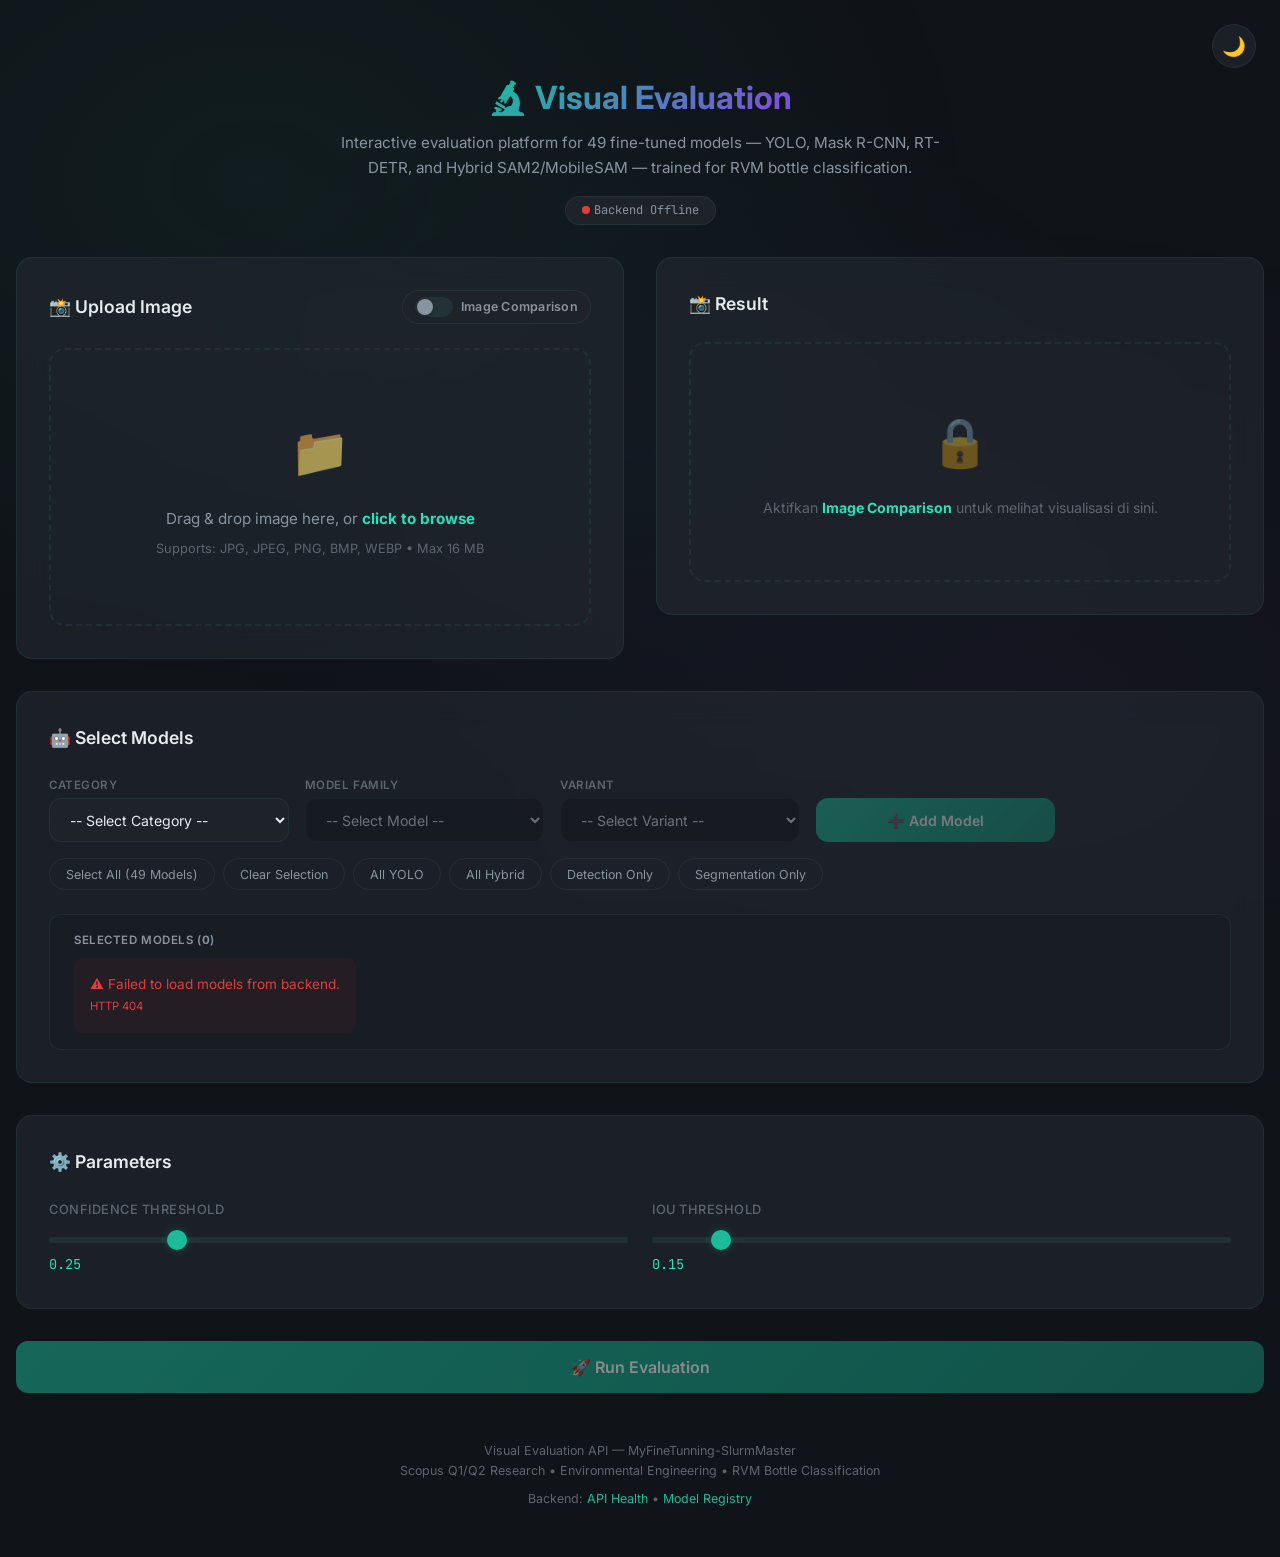
==== commit 6cbeedb0: "feat: unify ollama daemon structure, fix port monitoring, and add VRAM keep-alive" ====
--- a/MyFineTunning-SlurmMaster/RVM/frontend/index.html
+++ b/MyFineTunning-SlurmMaster/RVM/frontend/index.html
@@ -188,6 +188,7 @@
     <!-- Toast Notification -->
     <div class="toast" id="toast"></div>
 
+    <script src="js/env.js"></script>
     <script src="js/app.js"></script>
 </body>
 </html>
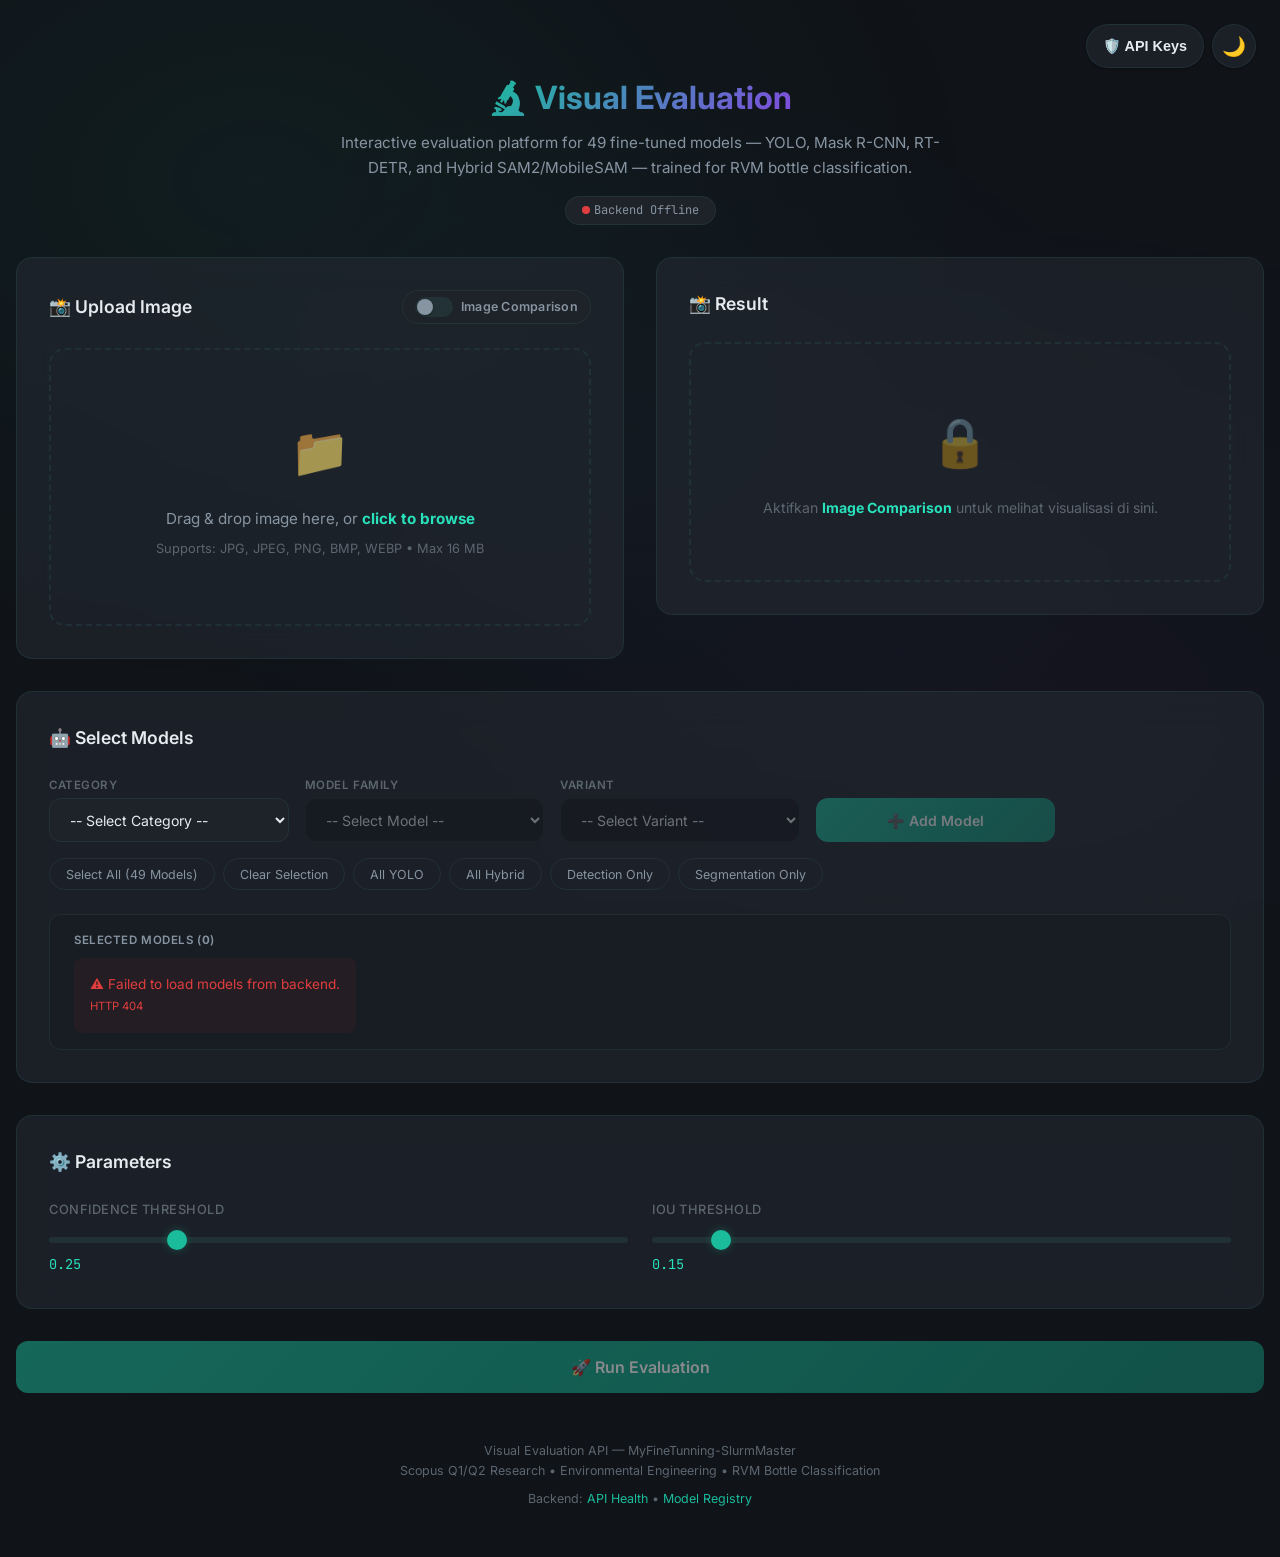
==== commit aaf8f20a: "refactor: remove legacy evaluation scripts and introduce new utility modules and backup system" ====
--- a/MyFineTunning-SlurmMaster/RVM/frontend/index.html
+++ b/MyFineTunning-SlurmMaster/RVM/frontend/index.html
@@ -9,10 +9,35 @@
     <link rel="icon" href="data:image/svg+xml,<svg xmlns=%22http://www.w3.org/2000/svg%22 viewBox=%220 0 100 100%22><text y=%22.9em%22 font-size=%2290%22>🔬</text></svg>">
 </head>
 <body>
-    <!-- Theme Toggle -->
-    <button class="theme-toggle" id="themeToggle" aria-label="Toggle dark/light mode" title="Toggle Theme">
-        🌙
-    </button>
+    <!-- Top Controls -->
+    <div class="top-controls">
+        <!-- API Keys Dropdown -->
+        <div class="dropdown-wrapper" id="apiKeysDropdownWrapper">
+            <button class="btn-dropdown-toggle" id="apiKeysToggle" aria-label="Manage AspriAI API Keys" title="AspriAI API Keys">
+                🛡️ API Keys
+            </button>
+            <div class="dropdown-menu" id="apiKeysMenu">
+                <div class="dropdown-menu__header">
+                    <h3>🛡️ AspriAI API Keys</h3>
+                    <p>Manage your AspriAI Gateway tokens for external apps (9router, VSCode). Keys automatically expire after 2 years.</p>
+                </div>
+                <div class="dropdown-menu__action">
+                    <button id="btnGenerateKey" class="btn-generate-key">
+                        <span id="generateKeySpinner" class="spinner"></span>
+                        ➕ Generate New Key
+                    </button>
+                </div>
+                <div id="apiKeysList" class="dropdown-menu__list">
+                    <div class="no-selection-placeholder">Loading keys...</div>
+                </div>
+            </div>
+        </div>
+
+        <!-- Theme Toggle -->
+        <button class="theme-toggle" id="themeToggle" aria-label="Toggle dark/light mode" title="Toggle Theme">
+            🌙
+        </button>
+    </div>
 
     <div class="app-container">
         <!-- Header -->
--- a/MyFineTunning-SlurmMaster/RVM/frontend/css/style.css
+++ b/MyFineTunning-SlurmMaster/RVM/frontend/css/style.css
@@ -108,12 +108,60 @@
 .status-dot { width: 8px; height: 8px; border-radius: 50%; background: var(--c-success); animation: pulse 2s ease-in-out infinite; }
 @keyframes pulse { 0%,100%{opacity:1;transform:scale(1)} 50%{opacity:0.5;transform:scale(0.8)} }
 
+/* Top Controls */
+.top-controls {
+    position: fixed; top: var(--space-lg); right: var(--space-lg); z-index: 100;
+    display: flex; gap: var(--space-sm); align-items: flex-start;
+}
+
+/* API Keys Dropdown */
+.dropdown-wrapper { position: relative; }
+.btn-dropdown-toggle {
+    height: 44px; padding: 0 var(--space-md); border-radius: var(--radius-xl); border: 1px solid var(--c-border);
+    background: var(--c-surface-glass); backdrop-filter: blur(12px); color: var(--c-text);
+    cursor: pointer; display: flex; align-items: center; justify-content: center; font-size: 0.9rem; font-weight: 600;
+    transition: transform var(--duration-normal) var(--ease-spring), background var(--duration-normal) var(--ease-smooth), border-color var(--duration-normal) var(--ease-smooth);
+    box-shadow: var(--shadow-sm);
+}
+.btn-dropdown-toggle:hover { transform: scale(1.05); background: var(--c-surface-hover); border-color: var(--c-primary); }
+.btn-dropdown-toggle:focus-visible { outline: 2px solid var(--c-primary); outline-offset: 2px; }
+
+.dropdown-menu {
+    position: absolute; top: calc(100% + var(--space-sm)); right: 0; width: 340px;
+    background: var(--c-surface-glass); backdrop-filter: blur(24px);
+    border: 1px solid var(--c-border); border-radius: var(--radius-lg); padding: var(--space-lg);
+    box-shadow: var(--shadow-lg);
+    opacity: 0; transform: translateY(-10px); pointer-events: none;
+    transition: opacity var(--duration-normal) var(--ease-spring), transform var(--duration-normal) var(--ease-spring);
+}
+.dropdown-menu.visible { opacity: 1; transform: translateY(0); pointer-events: auto; }
+
+.dropdown-menu__header { margin-bottom: var(--space-md); }
+.dropdown-menu__header h3 { font-size: 1rem; font-weight: 600; margin-bottom: var(--space-xs); display: flex; align-items: center; gap: var(--space-xs); }
+.dropdown-menu__header p { font-size: 0.78rem; color: var(--c-text-muted); line-height: 1.4; }
+
+.dropdown-menu__action { margin-bottom: var(--space-md); }
+.btn-generate-key {
+    width: 100%; height: 36px; border: none; border-radius: var(--radius-md);
+    background: linear-gradient(135deg, var(--c-primary), var(--c-primary-dark));
+    color: white; font-family: var(--font-sans); font-size: 0.85rem; font-weight: 600;
+    cursor: pointer; display: flex; align-items: center; justify-content: center; gap: var(--space-xs);
+    transition: all var(--duration-fast) var(--ease-spring);
+}
+.btn-generate-key:hover { transform: translateY(-1px); box-shadow: 0 4px 12px hsla(168,76%,42%,0.25); }
+.btn-generate-key:active { transform: translateY(0); }
+.btn-generate-key .spinner { width: 14px; height: 14px; border-width: 2px; }
+
+.dropdown-menu__list { display: flex; flex-direction: column; gap: var(--space-sm); max-height: 240px; overflow-y: auto; padding-right: 4px; }
+.dropdown-menu__list::-webkit-scrollbar { width: 4px; }
+.dropdown-menu__list::-webkit-scrollbar-thumb { background: var(--c-border); border-radius: 2px; }
+
 .theme-toggle {
-    position: fixed; top: var(--space-lg); right: var(--space-lg); z-index: 100;
     width: 44px; height: 44px; border-radius: 50%; border: 1px solid var(--c-border);
     background: var(--c-surface-glass); backdrop-filter: blur(12px);
     cursor: pointer; display: flex; align-items: center; justify-content: center; font-size: 1.2rem;
     transition: transform var(--duration-normal) var(--ease-spring), background var(--duration-normal) var(--ease-smooth);
+    box-shadow: var(--shadow-sm);
 }
 .theme-toggle:hover { transform: scale(1.1); background: var(--c-surface-hover); }
 .theme-toggle:focus-visible { outline: 2px solid var(--c-primary); outline-offset: 2px; }
